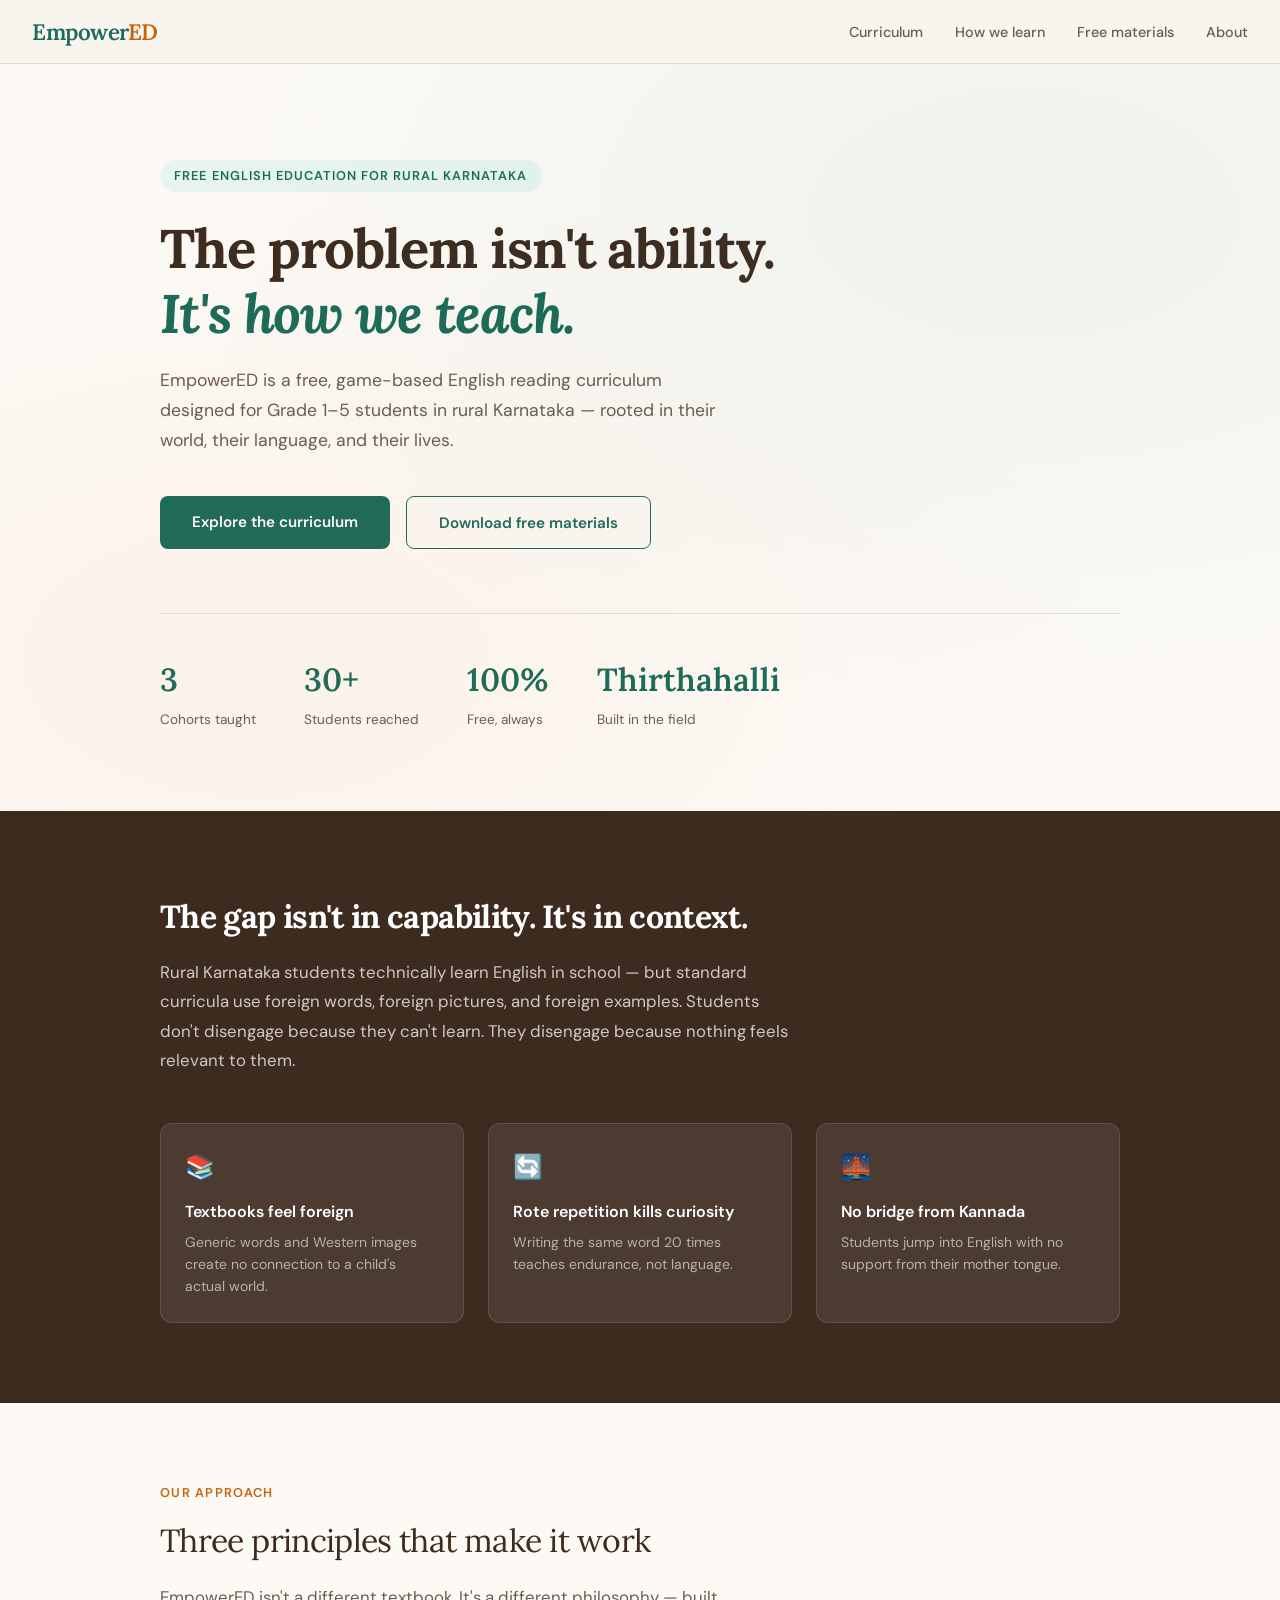
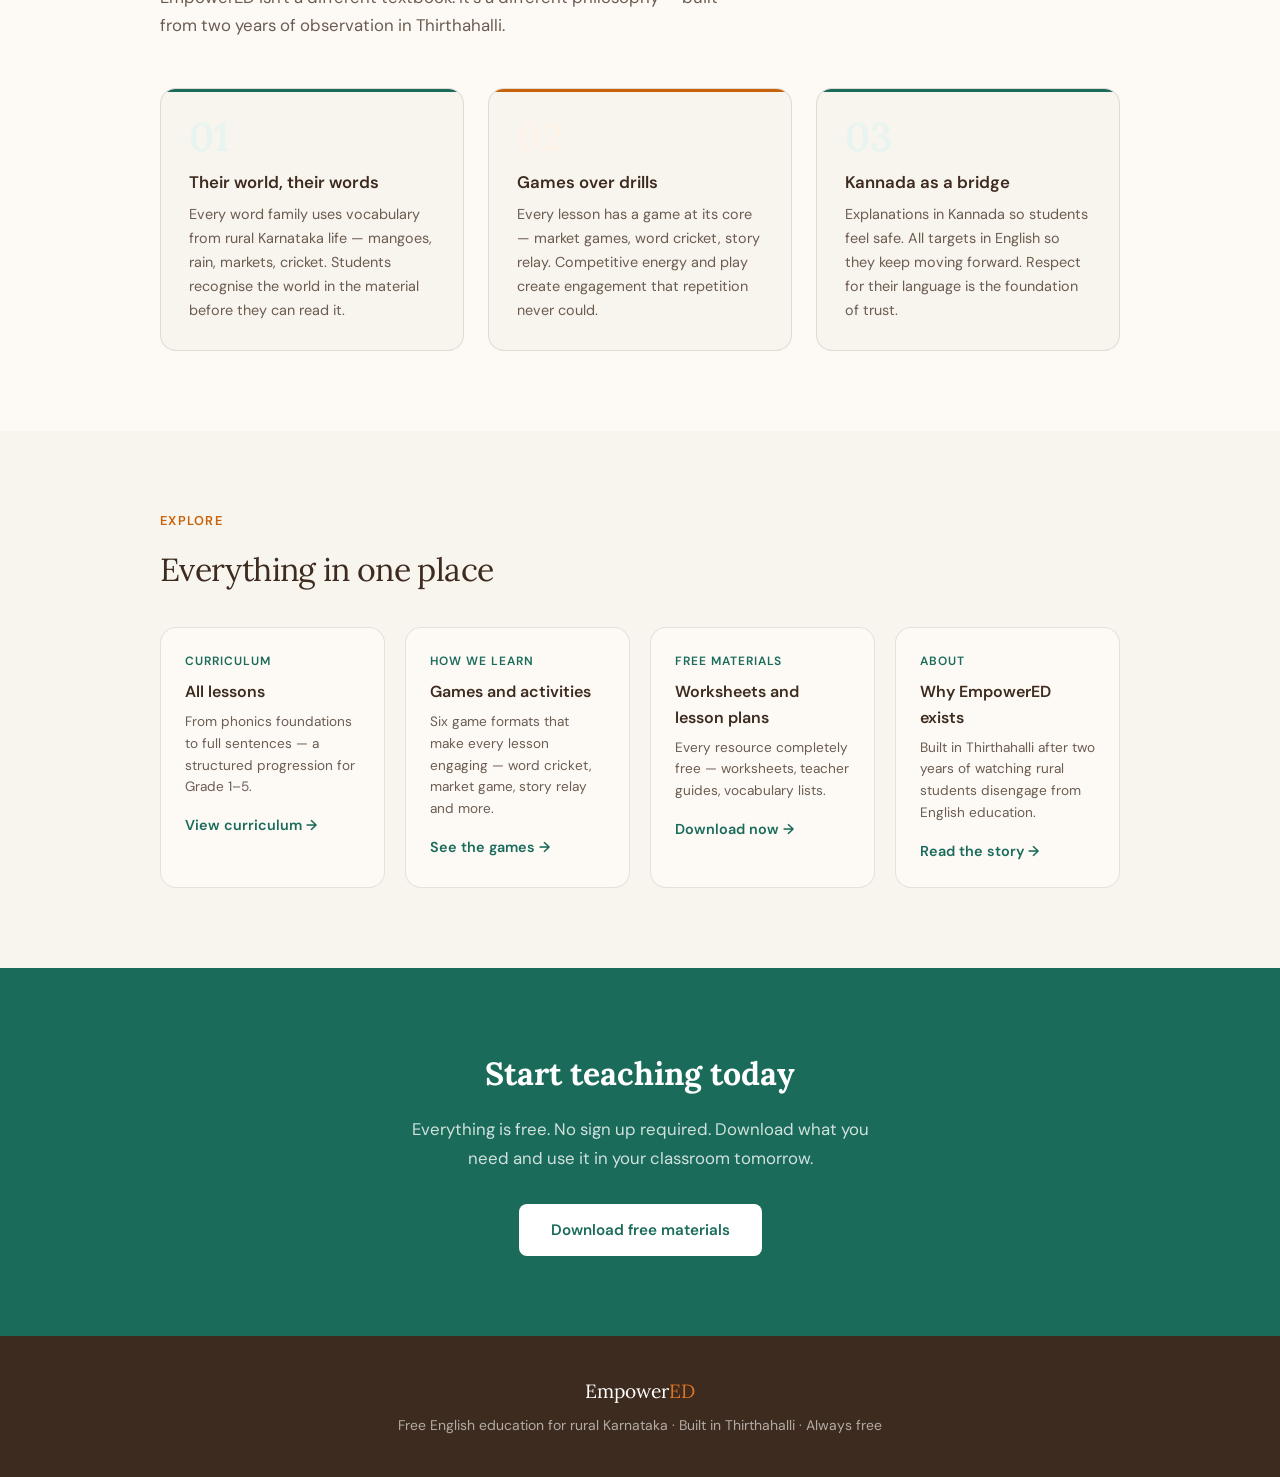
==== index.html @ c69d2d65 "Rename index.html (3).html to index.html" ====
<!DOCTYPE html>
<html lang="en">
<head>
<meta charset="UTF-8">
<meta name="viewport" content="width=device-width, initial-scale=1.0">
<title>EmpowerED — Free English Education for Rural Karnataka</title>
<link href="https://fonts.googleapis.com/css2?family=Lora:ital,wght@0,400;0,600;1,400&family=DM+Sans:wght@400;500;600&display=swap" rel="stylesheet">
<link rel="stylesheet" href="style.css">
<style>
  .hero { background: var(--warm-white); padding: 6rem 2rem 5rem; position: relative; overflow: hidden; }
  .hero::before { content: ''; position: absolute; top: 0; left: 0; right: 0; bottom: 0; background: radial-gradient(ellipse at 80% 20%, rgba(26,107,90,0.06) 0%, transparent 60%), radial-gradient(ellipse at 20% 80%, rgba(200,98,10,0.05) 0%, transparent 60%); pointer-events: none; }
  .hero-tag { display: inline-block; background: var(--teal-light); color: var(--teal); font-size: 0.8rem; font-weight: 600; letter-spacing: 0.08em; text-transform: uppercase; padding: 0.35rem 0.9rem; border-radius: 2rem; margin-bottom: 1.5rem; }
  .hero h1 { font-family: var(--font-display); font-size: clamp(2.2rem, 5vw, 3.4rem); line-height: 1.2; color: var(--brown); margin-bottom: 1.25rem; max-width: 680px; letter-spacing: -0.02em; }
  .hero h1 em { color: var(--teal); font-style: italic; }
  .hero p { font-size: 1.1rem; color: var(--text-muted); max-width: 560px; margin-bottom: 2.5rem; line-height: 1.7; }
  .hero-btns { display: flex; gap: 1rem; flex-wrap: wrap; }
  .hero-stats { display: flex; gap: 3rem; margin-top: 4rem; padding-top: 2.5rem; border-top: 1px solid var(--border); flex-wrap: wrap; }
  .stat-num { font-family: var(--font-display); font-size: 2rem; font-weight: 600; color: var(--teal); }
  .stat-label { font-size: 0.85rem; color: var(--text-muted); margin-top: 0.2rem; }

  .problem { background: var(--brown); color: #fff; }
  .problem h2 { font-family: var(--font-display); font-size: 2rem; color: #fff; margin-bottom: 1rem; letter-spacing: -0.02em; }
  .problem p { color: rgba(255,255,255,0.75); font-size: 1.05rem; max-width: 640px; line-height: 1.75; }
  .problem-grid { display: grid; grid-template-columns: repeat(auto-fit, minmax(200px, 1fr)); gap: 1.5rem; margin-top: 3rem; }
  .problem-card { background: rgba(255,255,255,0.08); border: 1px solid rgba(255,255,255,0.12); border-radius: 0.75rem; padding: 1.5rem; }
  .problem-card .icon { font-size: 1.5rem; margin-bottom: 0.75rem; }
  .problem-card h3 { font-size: 1rem; font-weight: 600; color: #fff; margin-bottom: 0.4rem; }
  .problem-card p { font-size: 0.875rem; color: rgba(255,255,255,0.6); line-height: 1.6; }

  .approach { background: var(--warm-white); }
  .approach-grid { display: grid; grid-template-columns: repeat(auto-fit, minmax(260px, 1fr)); gap: 1.5rem; }
  .approach-card { background: var(--cream); border: 1px solid var(--border); border-radius: 1rem; padding: 1.75rem; position: relative; overflow: hidden; }
  .approach-card::before { content: ''; position: absolute; top: 0; left: 0; right: 0; height: 3px; background: var(--teal); }
  .approach-card.amber::before { background: var(--amber); }
  .approach-card h3 { font-size: 1.05rem; font-weight: 600; color: var(--brown); margin-bottom: 0.5rem; }
  .approach-card p { font-size: 0.9rem; color: var(--text-muted); line-height: 1.65; }
  .approach-num { font-family: var(--font-display); font-size: 2.5rem; font-weight: 600; color: var(--teal-light); margin-bottom: 0.75rem; line-height: 1; }
  .approach-card.amber .approach-num { color: var(--amber-light); }

  .preview { background: var(--cream); }
  .preview-grid { display: grid; grid-template-columns: repeat(auto-fit, minmax(220px, 1fr)); gap: 1.25rem; margin-top: 2rem; }
  .preview-card { background: var(--warm-white); border: 1px solid var(--border); border-radius: 1rem; padding: 1.5rem; text-decoration: none; transition: border-color 0.2s, box-shadow 0.2s; display: block; }
  .preview-card:hover { border-color: var(--teal); box-shadow: 0 2px 12px rgba(26,107,90,0.08); }
  .preview-card .card-label { font-size: 0.75rem; font-weight: 600; letter-spacing: 0.08em; text-transform: uppercase; color: var(--teal); margin-bottom: 0.5rem; }
  .preview-card h3 { font-size: 1rem; font-weight: 600; color: var(--brown); margin-bottom: 0.4rem; }
  .preview-card p { font-size: 0.85rem; color: var(--text-muted); line-height: 1.6; }
  .preview-card .arrow { font-size: 0.9rem; color: var(--teal); font-weight: 600; margin-top: 1rem; display: block; }

  .cta { background: var(--teal); text-align: center; }
  .cta h2 { font-family: var(--font-display); font-size: 2rem; color: #fff; margin-bottom: 1rem; }
  .cta p { color: rgba(255,255,255,0.8); font-size: 1.05rem; max-width: 480px; margin: 0 auto 2rem; line-height: 1.7; }
  .btn-white { background: #fff; color: var(--teal); padding: 0.85rem 2rem; border-radius: 0.5rem; font-size: 0.95rem; font-weight: 600; text-decoration: none; display: inline-block; transition: opacity 0.2s; }
  .btn-white:hover { opacity: 0.9; }
</style>
</head>
<body>

<nav>
  <a href="index.html" class="nav-logo">Empower<span>ED</span></a>
  <ul class="nav-links">
    <li><a href="curriculum.html">Curriculum</a></li>
    <li><a href="games.html">How we learn</a></li>
    <li><a href="materials.html">Free materials</a></li>
    <li><a href="about.html">About</a></li>
  </ul>
</nav>

<!-- HERO -->
<section class="hero">
  <div class="container">
    <div class="hero-tag">Free English education for rural Karnataka</div>
    <h1>The problem isn't ability.<br><em>It's how we teach.</em></h1>
    <p>EmpowerED is a free, game-based English reading curriculum designed for Grade 1–5 students in rural Karnataka — rooted in their world, their language, and their lives.</p>
    <div class="hero-btns">
      <a href="curriculum.html" class="btn-primary">Explore the curriculum</a>
      <a href="materials.html" class="btn-secondary">Download free materials</a>
    </div>
    <div class="hero-stats">
      <div><div class="stat-num">3</div><div class="stat-label">Cohorts taught</div></div>
      <div><div class="stat-num">30+</div><div class="stat-label">Students reached</div></div>
      <div><div class="stat-num">100%</div><div class="stat-label">Free, always</div></div>
      <div><div class="stat-num">Thirthahalli</div><div class="stat-label">Built in the field</div></div>
    </div>
  </div>
</section>

<!-- PROBLEM -->
<section class="problem">
  <div class="container">
    <h2>The gap isn't in capability. It's in context.</h2>
    <p>Rural Karnataka students technically learn English in school — but standard curricula use foreign words, foreign pictures, and foreign examples. Students don't disengage because they can't learn. They disengage because nothing feels relevant to them.</p>
    <div class="problem-grid">
      <div class="problem-card"><div class="icon">📚</div><h3>Textbooks feel foreign</h3><p>Generic words and Western images create no connection to a child's actual world.</p></div>
      <div class="problem-card"><div class="icon">🔄</div><h3>Rote repetition kills curiosity</h3><p>Writing the same word 20 times teaches endurance, not language.</p></div>
      <div class="problem-card"><div class="icon">🌉</div><h3>No bridge from Kannada</h3><p>Students jump into English with no support from their mother tongue.</p></div>
    </div>
  </div>
</section>

<!-- APPROACH -->
<section class="approach">
  <div class="container">
    <div class="section-label">Our approach</div>
    <div class="section-title">Three principles that make it work</div>
    <div class="section-sub">EmpowerED isn't a different textbook. It's a different philosophy — built from two years of observation in Thirthahalli.</div>
    <div class="approach-grid">
      <div class="approach-card"><div class="approach-num">01</div><h3>Their world, their words</h3><p>Every word family uses vocabulary from rural Karnataka life — mangoes, rain, markets, cricket. Students recognise the world in the material before they can read it.</p></div>
      <div class="approach-card amber"><div class="approach-num">02</div><h3>Games over drills</h3><p>Every lesson has a game at its core — market games, word cricket, story relay. Competitive energy and play create engagement that repetition never could.</p></div>
      <div class="approach-card"><div class="approach-num">03</div><h3>Kannada as a bridge</h3><p>Explanations in Kannada so students feel safe. All targets in English so they keep moving forward. Respect for their language is the foundation of trust.</p></div>
    </div>
  </div>
</section>

<!-- QUICK LINKS PREVIEW -->
<section class="preview">
  <div class="container">
    <div class="section-label">Explore</div>
    <div class="section-title">Everything in one place</div>
    <div class="preview-grid">
      <a href="curriculum.html" class="preview-card">
        <div class="card-label">Curriculum</div>
        <h3>All lessons</h3>
        <p>From phonics foundations to full sentences — a structured progression for Grade 1–5.</p>
        <span class="arrow">View curriculum →</span>
      </a>
      <a href="games.html" class="preview-card">
        <div class="card-label">How we learn</div>
        <h3>Games and activities</h3>
        <p>Six game formats that make every lesson engaging — word cricket, market game, story relay and more.</p>
        <span class="arrow">See the games →</span>
      </a>
      <a href="materials.html" class="preview-card">
        <div class="card-label">Free materials</div>
        <h3>Worksheets and lesson plans</h3>
        <p>Every resource completely free — worksheets, teacher guides, vocabulary lists.</p>
        <span class="arrow">Download now →</span>
      </a>
      <a href="about.html" class="preview-card">
        <div class="card-label">About</div>
        <h3>Why EmpowerED exists</h3>
        <p>Built in Thirthahalli after two years of watching rural students disengage from English education.</p>
        <span class="arrow">Read the story →</span>
      </a>
    </div>
  </div>
</section>

<!-- CTA -->
<section class="cta">
  <div class="container">
    <h2>Start teaching today</h2>
    <p>Everything is free. No sign up required. Download what you need and use it in your classroom tomorrow.</p>
    <a href="materials.html" class="btn-white">Download free materials</a>
  </div>
</section>

<footer>
  <div class="footer-logo">Empower<span>ED</span></div>
  <p>Free English education for rural Karnataka · Built in Thirthahalli · Always free</p>
</footer>

</body>
</html>
---- style.css ----
*, *::before, *::after { box-sizing: border-box; margin: 0; padding: 0; }

:root {
  --cream: #f8f4ee;
  --warm-white: #fdfaf6;
  --teal: #1a6b5a;
  --teal-light: #e8f4f0;
  --teal-mid: #2d8c76;
  --amber: #c8620a;
  --amber-light: #fef3e8;
  --amber-mid: #e07420;
  --brown: #3d2b1f;
  --brown-mid: #6b4c3b;
  --brown-light: #f0e8e0;
  --text: #2c1f14;
  --text-muted: #6b5c50;
  --border: rgba(61,43,31,0.12);
  --font-display: 'Lora', Georgia, serif;
  --font-body: 'DM Sans', system-ui, sans-serif;
}

html { scroll-behavior: smooth; }
body { font-family: var(--font-body); background: var(--cream); color: var(--text); line-height: 1.6; overflow-x: hidden; }

nav { position: sticky; top: 0; z-index: 100; background: rgba(248,244,238,0.95); backdrop-filter: blur(8px); border-bottom: 1px solid var(--border); padding: 0 2rem; display: flex; align-items: center; justify-content: space-between; height: 64px; }
.nav-logo { font-family: var(--font-display); font-size: 1.4rem; color: var(--teal); font-weight: 600; letter-spacing: -0.02em; text-decoration: none; }
.nav-logo span { color: var(--amber); }
.nav-links { display: flex; gap: 2rem; list-style: none; }
.nav-links a { font-size: 0.9rem; font-weight: 500; color: var(--text-muted); text-decoration: none; transition: color 0.2s; }
.nav-links a:hover, .nav-links a.active { color: var(--teal); font-weight: 600; }

section { padding: 5rem 2rem; }
.container { max-width: 960px; margin: 0 auto; }

.section-label { font-size: 0.8rem; font-weight: 600; letter-spacing: 0.1em; text-transform: uppercase; color: var(--amber); margin-bottom: 0.75rem; }
.section-title { font-family: var(--font-display); font-size: 2rem; color: var(--brown); margin-bottom: 1rem; letter-spacing: -0.02em; }
.section-sub { font-size: 1.05rem; color: var(--text-muted); max-width: 560px; line-height: 1.7; margin-bottom: 3rem; }

.btn-primary { background: var(--teal); color: #fff; padding: 0.85rem 2rem; border-radius: 0.5rem; font-size: 0.95rem; font-weight: 600; text-decoration: none; transition: background 0.2s, transform 0.15s; display: inline-block; }
.btn-primary:hover { background: var(--teal-mid); transform: translateY(-1px); }
.btn-secondary { background: transparent; color: var(--teal); padding: 0.85rem 2rem; border-radius: 0.5rem; font-size: 0.95rem; font-weight: 600; text-decoration: none; border: 1.5px solid var(--teal); transition: background 0.2s; display: inline-block; }
.btn-secondary:hover { background: var(--teal-light); }

footer { background: var(--brown); color: rgba(255,255,255,0.6); padding: 2.5rem 2rem; text-align: center; font-size: 0.875rem; }
.footer-logo { font-family: var(--font-display); font-size: 1.2rem; color: #fff; margin-bottom: 0.5rem; }
.footer-logo span { color: var(--amber-mid); }
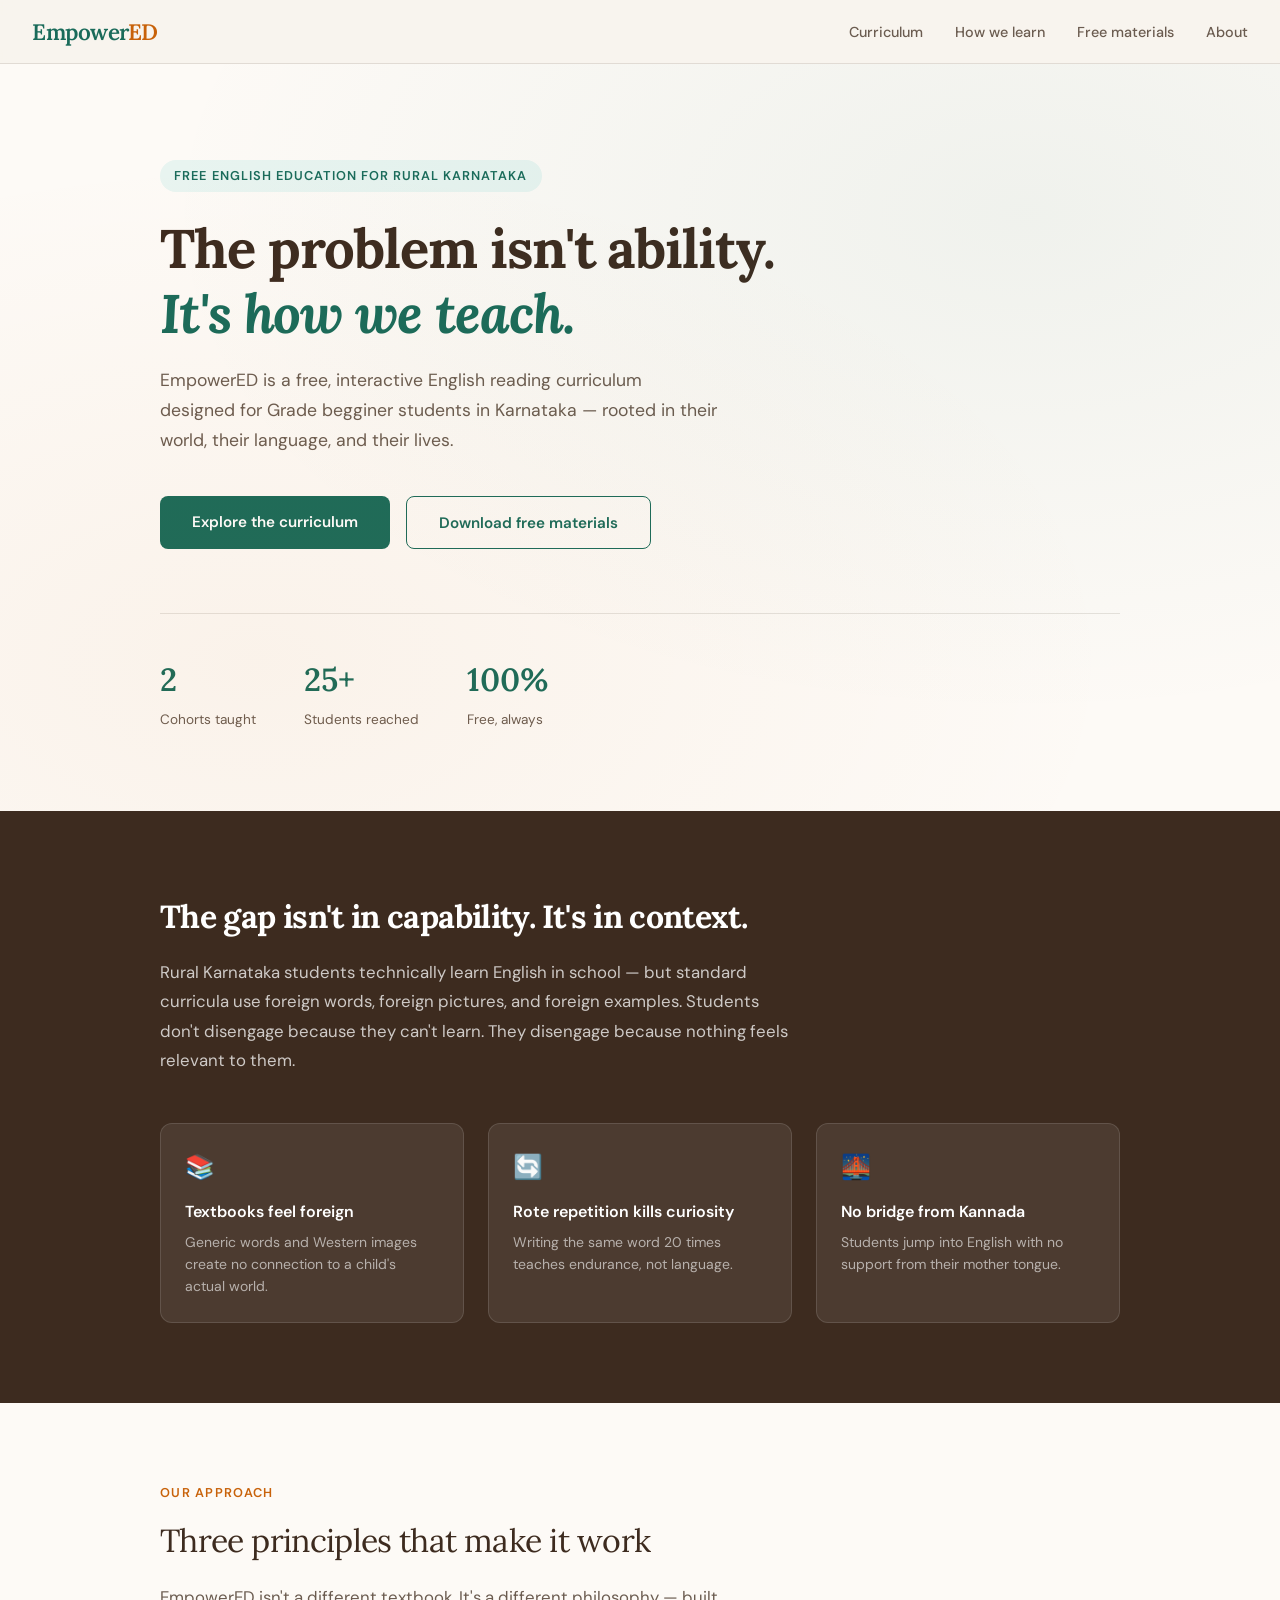
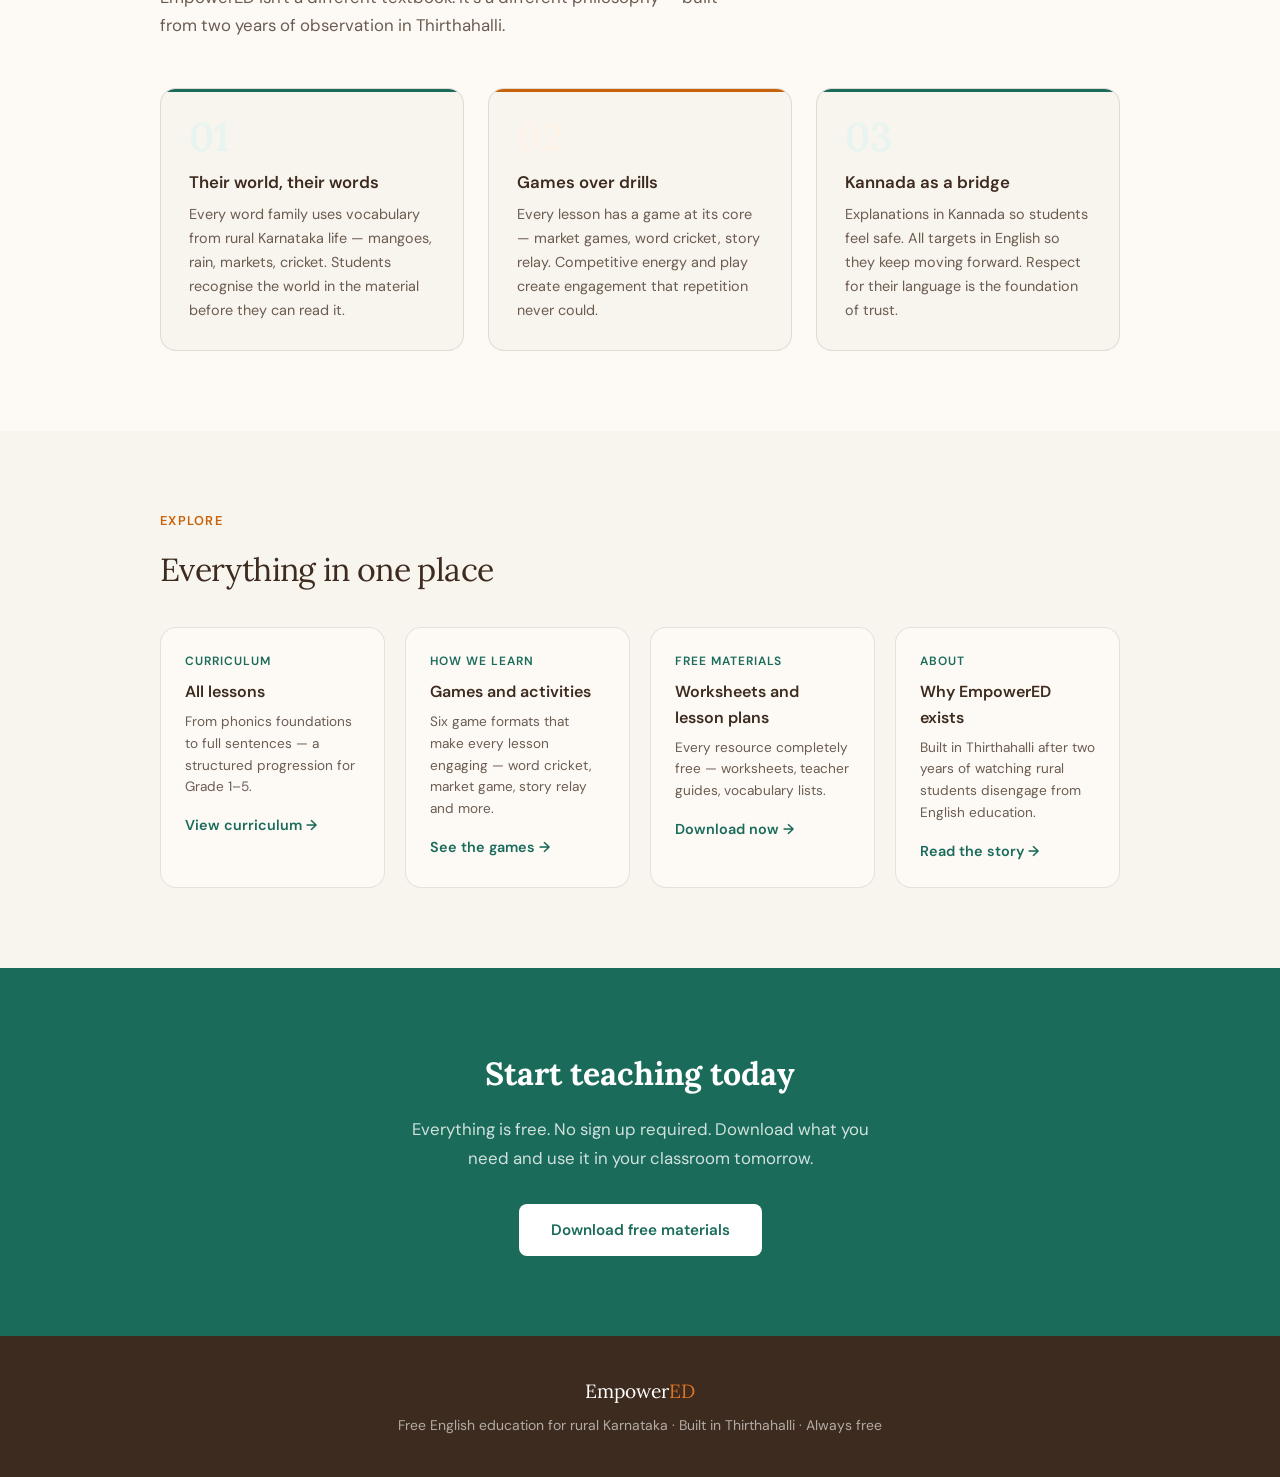
==== commit c9b6fa54: "Update index.html" ====
--- a/index.html
+++ b/index.html
@@ -70,16 +70,16 @@
   <div class="container">
     <div class="hero-tag">Free English education for rural Karnataka</div>
     <h1>The problem isn't ability.<br><em>It's how we teach.</em></h1>
-    <p>EmpowerED is a free, game-based English reading curriculum designed for Grade 1–5 students in rural Karnataka — rooted in their world, their language, and their lives.</p>
+    <p>EmpowerED is a free, interactive English reading curriculum designed for Grade begginer students in  Karnataka — rooted in their world, their language, and their lives.</p>
     <div class="hero-btns">
       <a href="curriculum.html" class="btn-primary">Explore the curriculum</a>
       <a href="materials.html" class="btn-secondary">Download free materials</a>
     </div>
     <div class="hero-stats">
-      <div><div class="stat-num">3</div><div class="stat-label">Cohorts taught</div></div>
-      <div><div class="stat-num">30+</div><div class="stat-label">Students reached</div></div>
+      <div><div class="stat-num">2</div><div class="stat-label">Cohorts taught</div></div>
+      <div><div class="stat-num">25+</div><div class="stat-label">Students reached</div></div>
       <div><div class="stat-num">100%</div><div class="stat-label">Free, always</div></div>
-      <div><div class="stat-num">Thirthahalli</div><div class="stat-label">Built in the field</div></div>
+    
     </div>
   </div>
 </section>
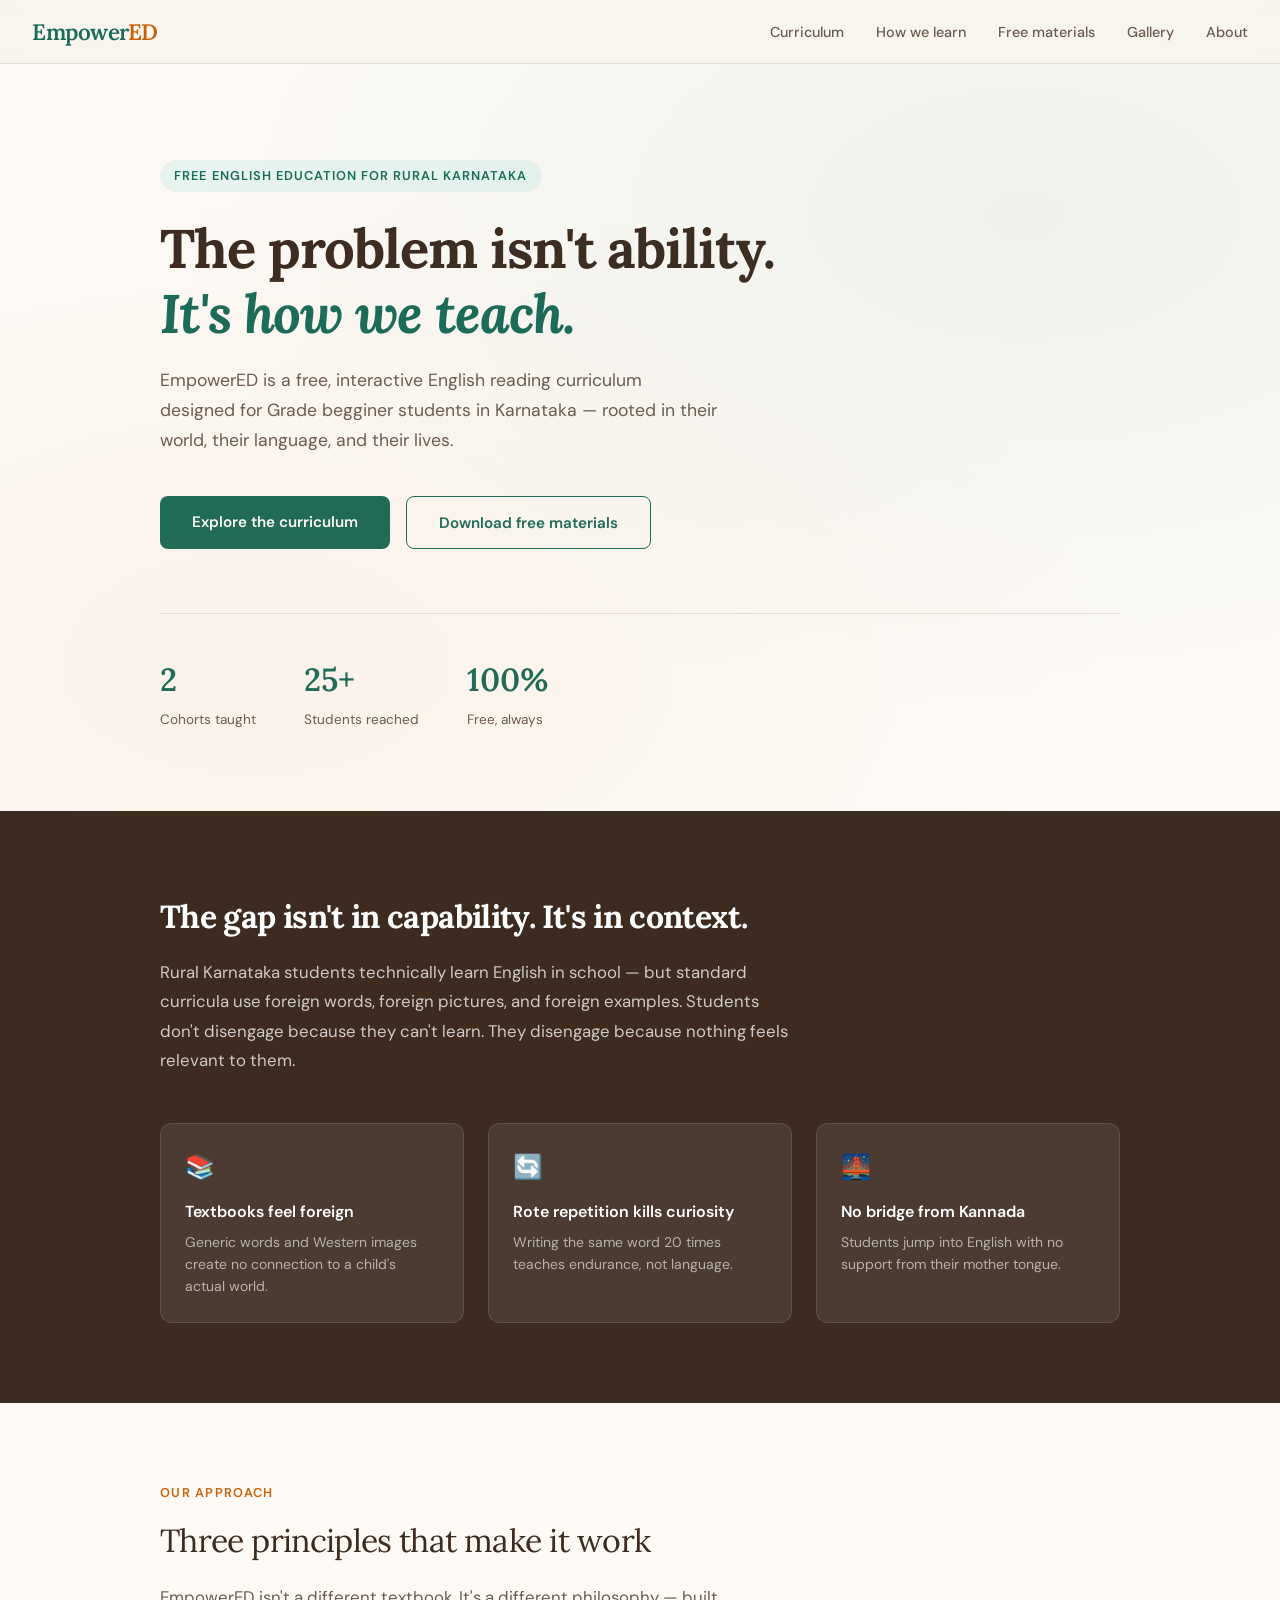
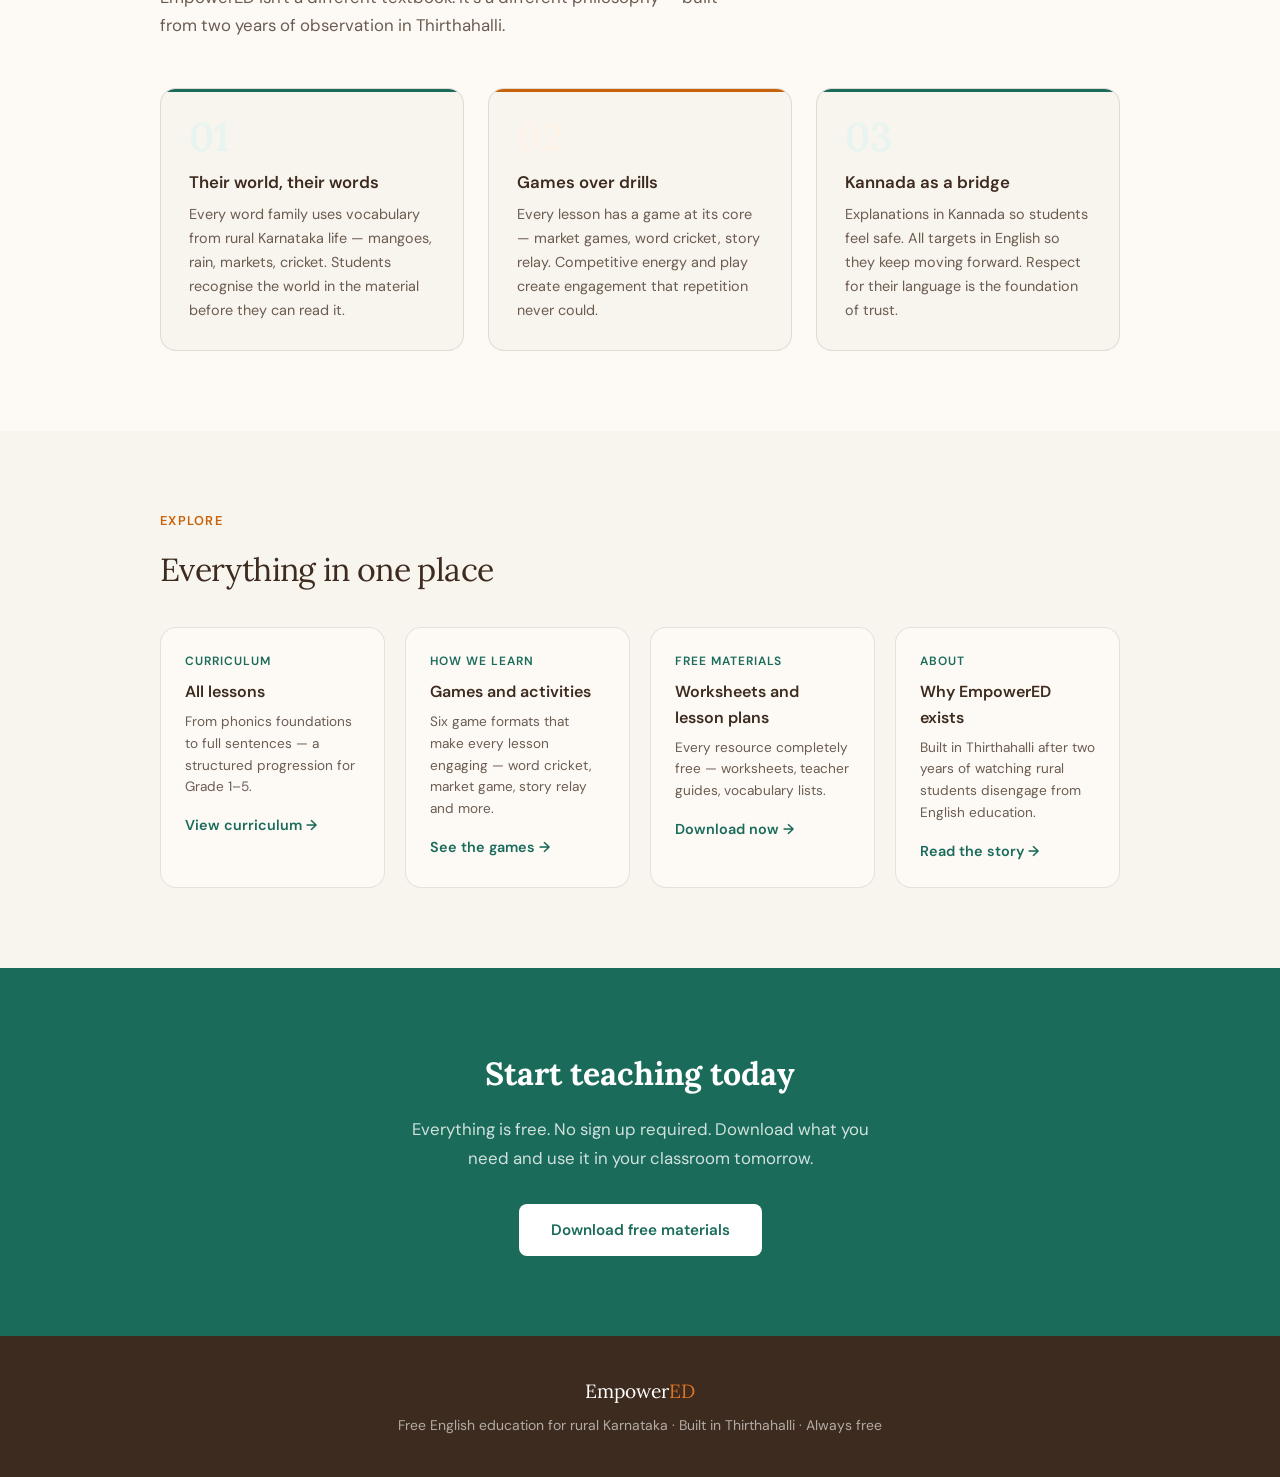
==== commit e08ce933: "Update index.html" ====
--- a/index.html
+++ b/index.html
@@ -60,8 +60,9 @@
   <ul class="nav-links">
     <li><a href="curriculum.html">Curriculum</a></li>
     <li><a href="games.html">How we learn</a></li>
-    <li><a href="materials.html">Free materials</a></li>
-    <li><a href="about.html">About</a></li>
+   <li><a href="materials.html">Free materials</a></li>
+<li><a href="gallery.html">Gallery</a></li>
+<li><a href="about.html">About</a></li>
   </ul>
 </nav>
 
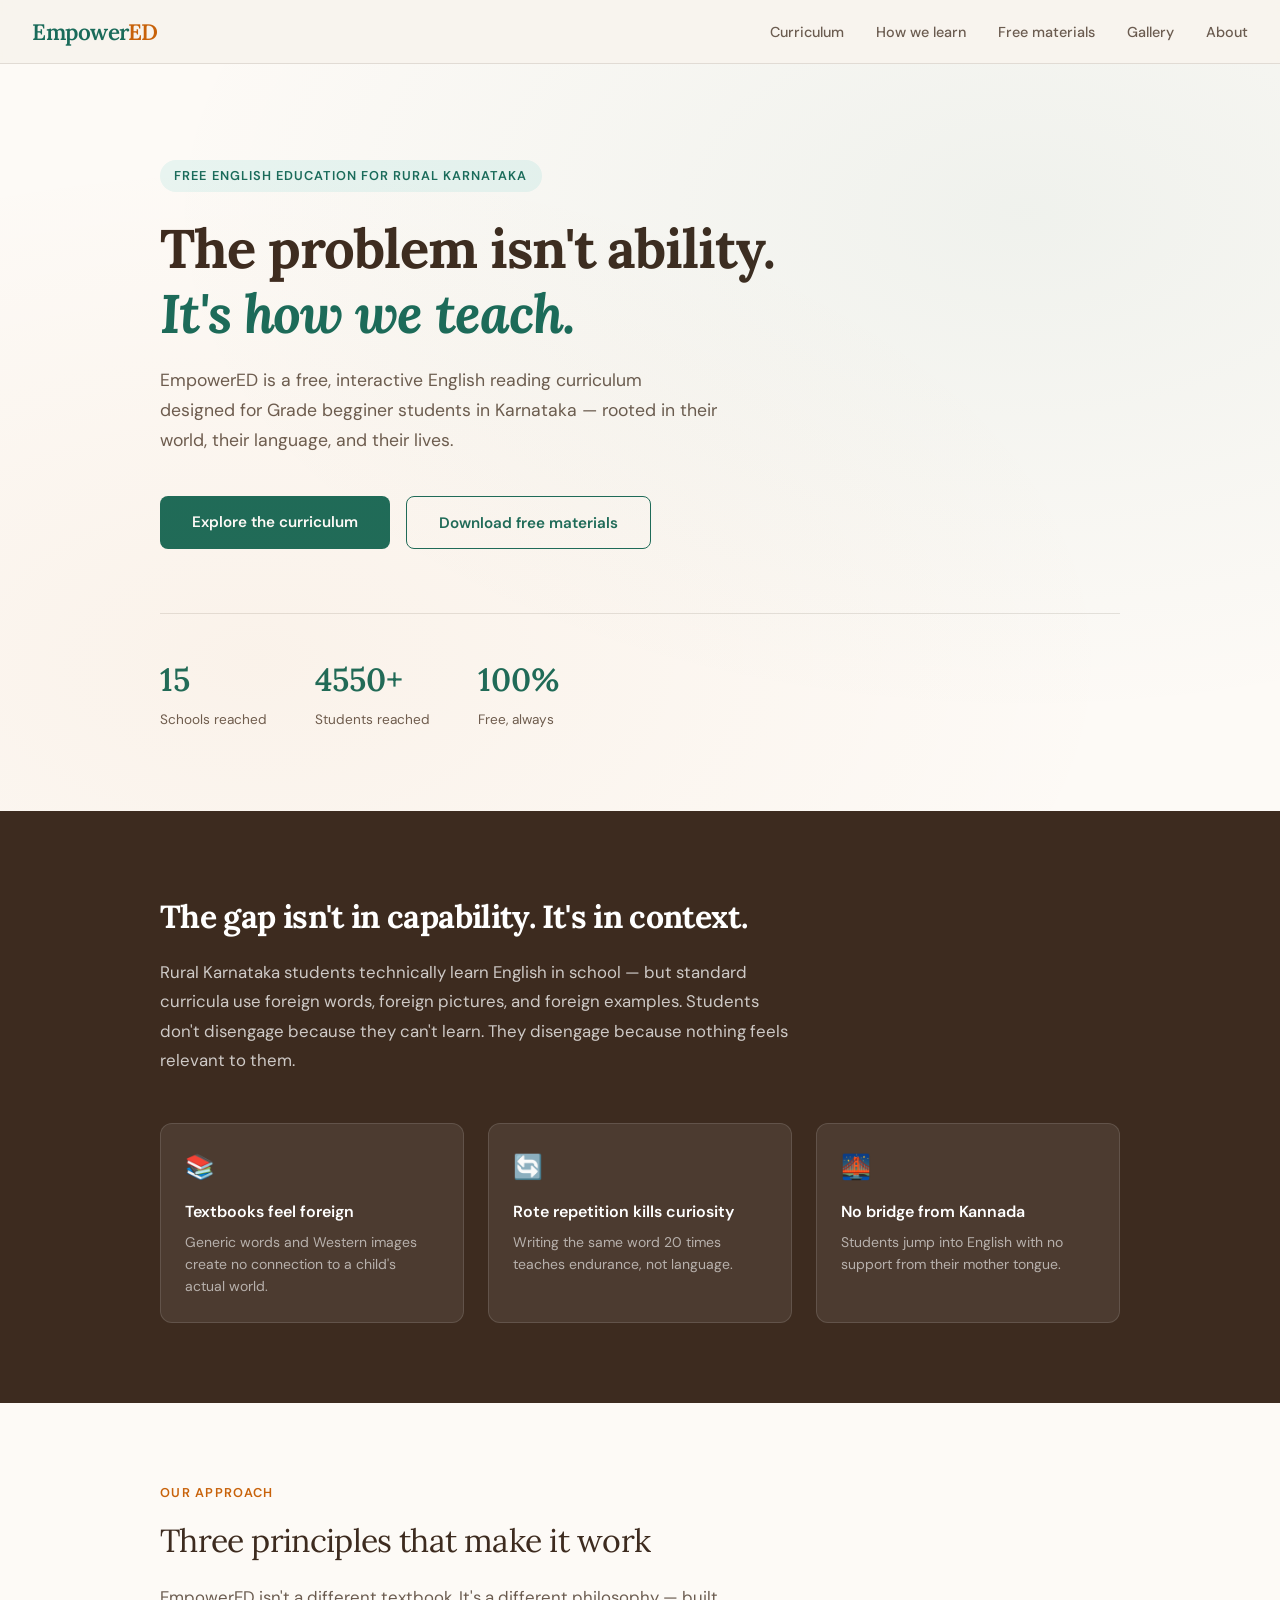
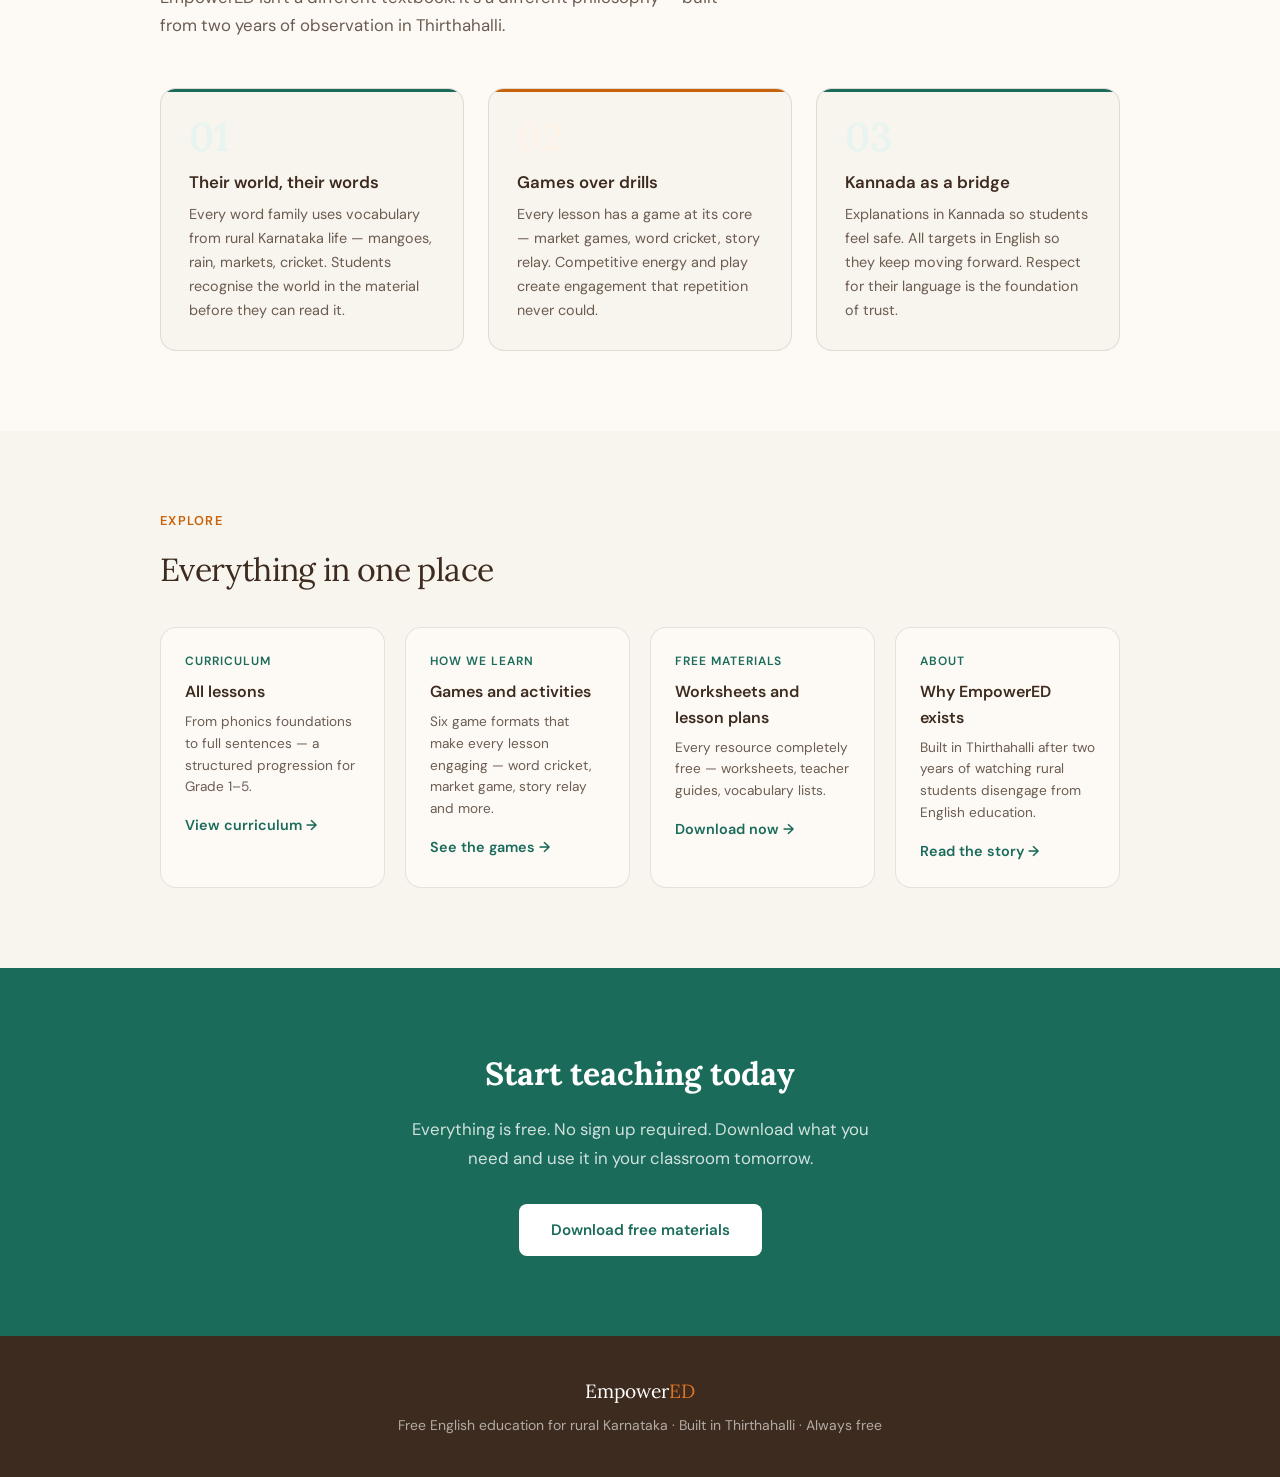
==== commit b91748c2: "Update index.html" ====
--- a/index.html
+++ b/index.html
@@ -77,8 +77,8 @@
       <a href="materials.html" class="btn-secondary">Download free materials</a>
     </div>
     <div class="hero-stats">
-      <div><div class="stat-num">2</div><div class="stat-label">Cohorts taught</div></div>
-      <div><div class="stat-num">25+</div><div class="stat-label">Students reached</div></div>
+      <div><div class="stat-num">15</div><div class="stat-label">Schools reached</div></div>
+      <div><div class="stat-num">4550+</div><div class="stat-label">Students reached</div></div>
       <div><div class="stat-num">100%</div><div class="stat-label">Free, always</div></div>
     
     </div>
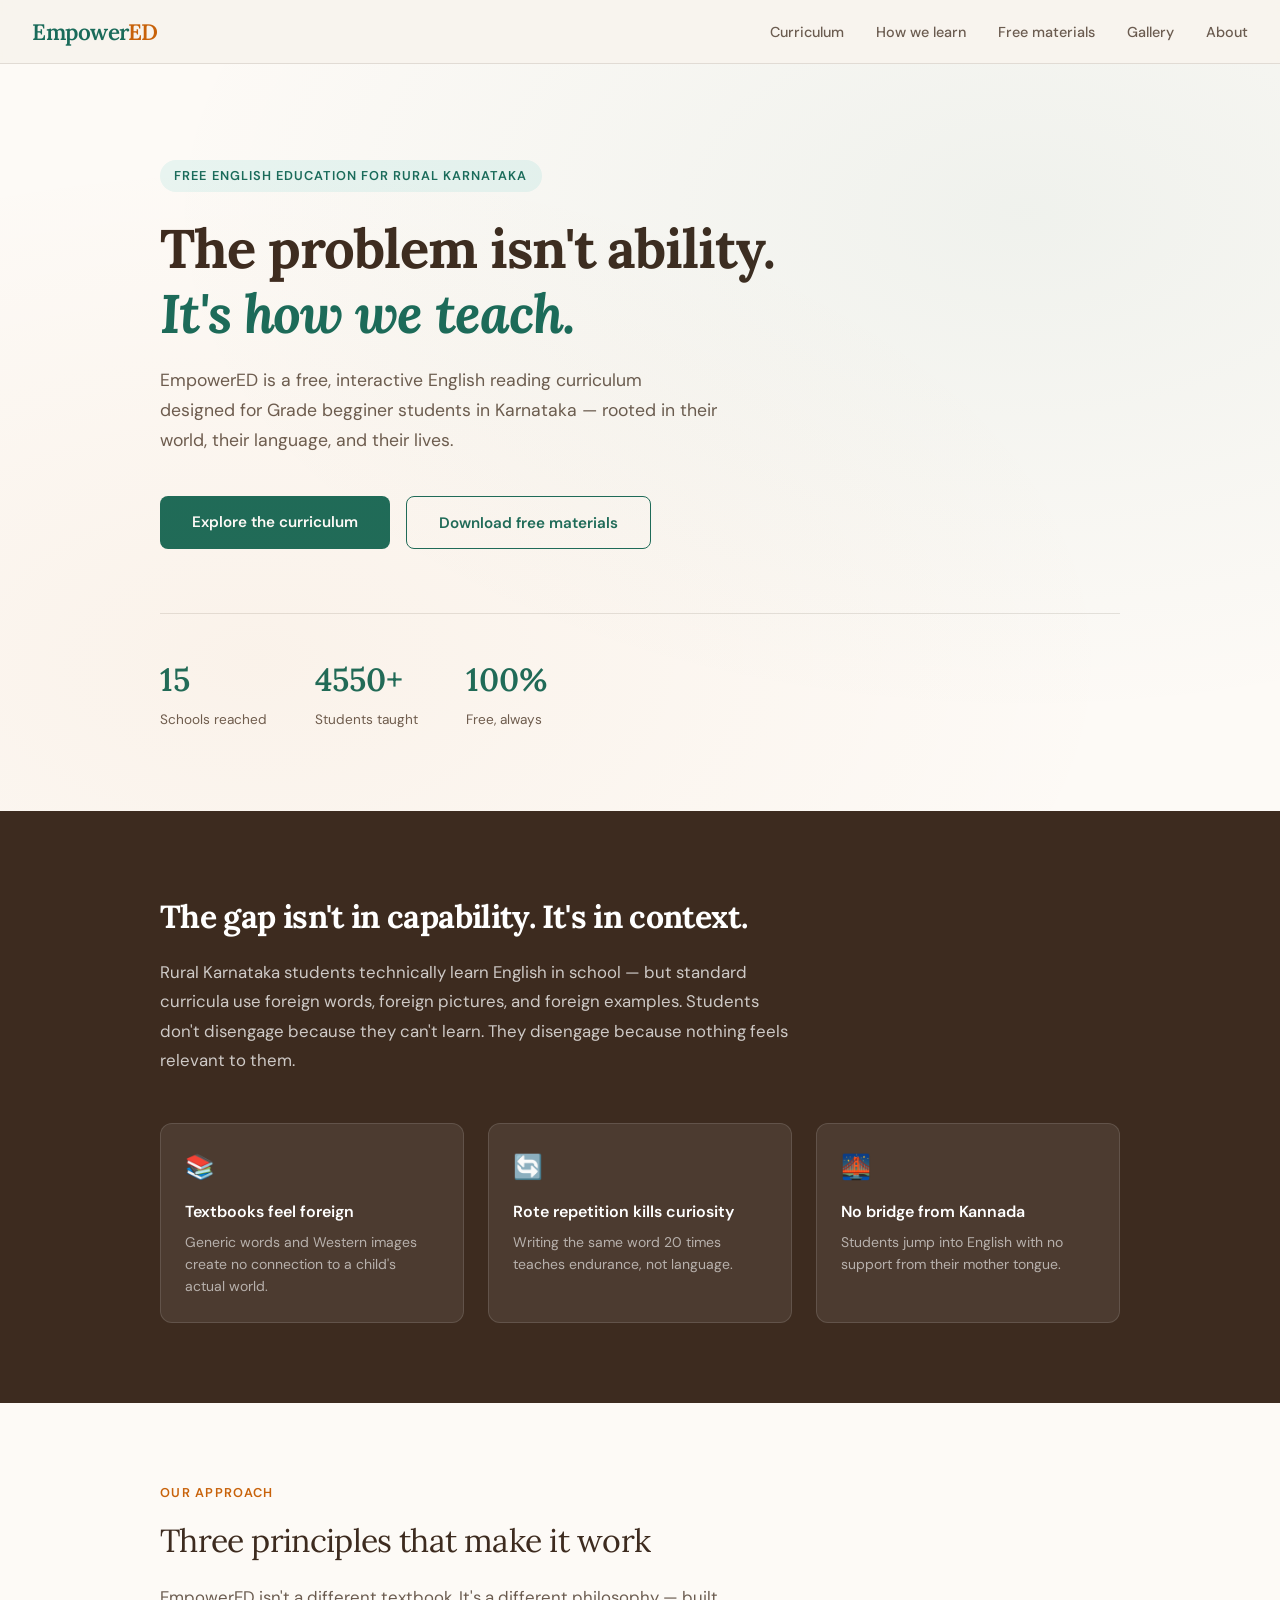
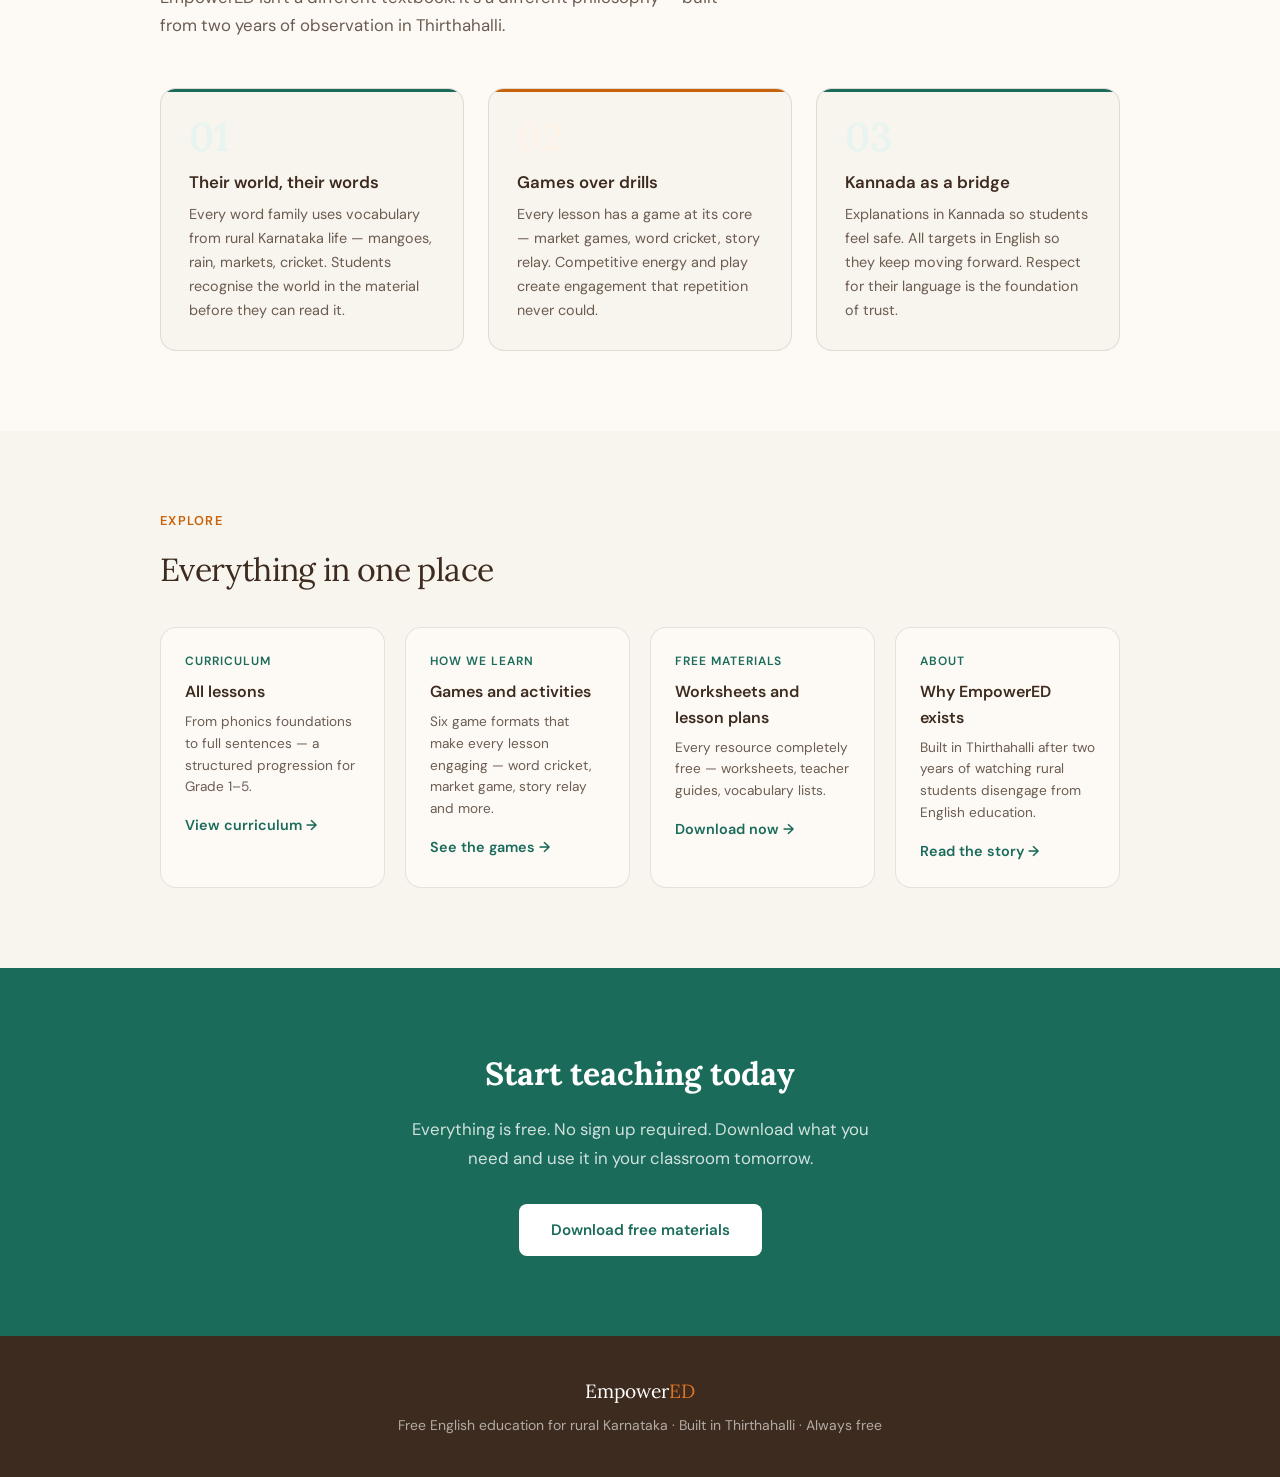
==== commit 5ed9a97c: "Update index.html" ====
--- a/index.html
+++ b/index.html
@@ -78,7 +78,7 @@
     </div>
     <div class="hero-stats">
       <div><div class="stat-num">15</div><div class="stat-label">Schools reached</div></div>
-      <div><div class="stat-num">4550+</div><div class="stat-label">Students reached</div></div>
+      <div><div class="stat-num">4550+</div><div class="stat-label">Students taught</div></div>
       <div><div class="stat-num">100%</div><div class="stat-label">Free, always</div></div>
     
     </div>
